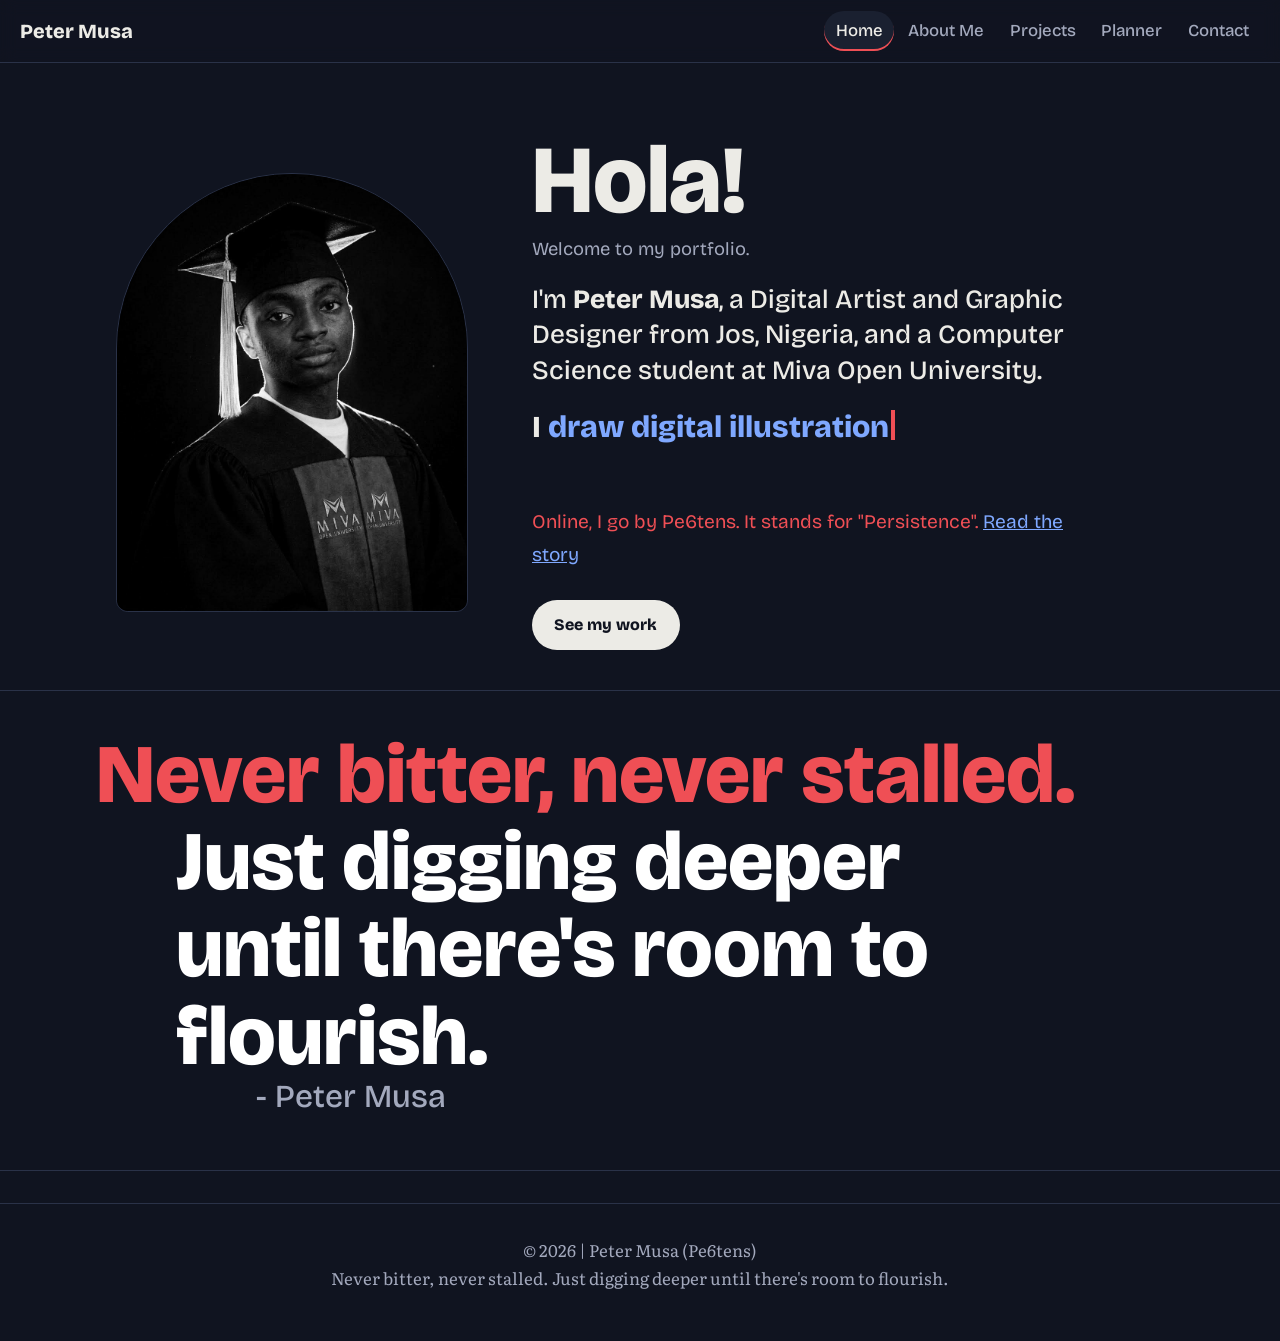
==== index.html @ fcaeced5 "Add portfolio website" ====
<!DOCTYPE html>
<html lang="en">
<head>
  <meta charset="UTF-8">
  <meta name="viewport" content="width=device-width, initial-scale=1">
  <title>Peter Musa (Pe6tens) | Portfolio</title>
  <meta name="description" content="Peter Musa, also known as Pe6tens. Digital artist, graphic designer and Computer Science student at Miva Open University.">
  <link rel="preconnect" href="https://fonts.googleapis.com">
  <link rel="preconnect" href="https://fonts.gstatic.com" crossorigin>
  <link href="https://fonts.googleapis.com/css2?family=Bricolage+Grotesque:opsz,wght@12..96,500;12..96,800&family=Literata:ital,wght@0,400;0,600;1,400&display=swap" rel="stylesheet">
  <link rel="stylesheet" href="style.css">
</head>
<body>

<a class="skip" href="#main">Skip to content</a>

<header class="top">
  <a class="brand" href="index.html">Peter Musa</a>
  <nav aria-label="Main">
    <a href="index.html" aria-current="page">Home</a>
    <a href="about.html">About Me</a>
    <a href="projects.html">Projects</a>
    <a href="planner.html">Planner</a>
    <a href="contact.html">Contact</a>
  </nav>
</header>

<main id="main">

<!-- ===================== HOME ===================== -->
  <section class="home">
    <img class="portrait" src="images/portrait.jpg" alt="Peter Musa in his Miva Open University graduation gown and cap" width="600" height="750">
    <div class="intro">
      <h1>Hola!</h1>
      <p class="welcome">Welcome to my portfolio.</p>
      <p class="who">I'm <strong>Peter Musa</strong>, a Digital Artist and Graphic Designer from Jos, Nigeria, and a Computer Science student at Miva Open University.</p>
      <p class="doing">
        <span class="sr">I draw digital illustrations, paint smudge portraits, craft vector vexel art, design logos and cover art, teach children, and learn to code.</span>
        <span aria-hidden="true">I <span id="doing">draw, design, teach and learn to code</span><span class="caret"></span></span>
      </p>
      <p class="aka">Online, I go by Pe6tens. It stands for "Persistence". <a class="story-link" href="about.html#name-story">Read the story</a></p>
      <a class="btn" href="projects.html">See my work</a>
    </div>
  </section>

  <div class="motto" aria-label="Never bitter, never stalled. Just digging deeper until there's room to flourish.">
    <span class="m1">Never bitter, never stalled.</span>
    <span class="m2">Just digging deeper</span>
    <span class="m2">until there's room to flourish.</span>
    <span class="m3"> - Peter Musa</span>

</main>

<footer>
  <p>&copy; 2026 | Peter Musa (Pe6tens)</p>
  <p>Never bitter, never stalled. Just digging deeper until there's room to flourish.</p>
</footer>

<script src="script.js"></script>
</body>
</html>
---- style.css ----
/* Colours and fonts live here, change them once and the whole site follows */
:root {
  --bg: #101420;
  --surface: #1a2030;
  --line: #2a3248;
  --text: #ecebe6;
  --muted: #a3a9bd;
  --red: #ef4f55;      /* Miva red, used for the motto and active states */
  --blue: #7fa8ff;
  --display: "Bricolage Grotesque", "Segoe UI", system-ui, sans-serif;
  --body: "Literata", Georgia, serif;
  color-scheme: dark;
}

* { box-sizing: border-box; }
html { scroll-behavior: smooth; scroll-padding-top: 6rem; }
body {
  margin: 0; background: var(--bg); color: var(--text);
  font: 1.05rem/1.7 var(--body);
}
img { max-width: 100%; display: block; }
a { color: var(--blue); }
:focus-visible { outline: 3px solid var(--blue); outline-offset: 3px; }

h1, h2, h3, h4, .brand, nav a, .btn, .tabs button { font-family: var(--display); }
h1 { line-height: .95; margin: 0 0 .5rem; font-weight: 800; }
h2 { font-size: clamp(1.6rem, 4.5vw, 2.1rem); margin: 0 0 .6rem; line-height: 1.1; }
h3 { font-size: 1.15rem; margin: 1.6rem 0 .3rem; color: var(--blue); }
section { max-width: 68rem; margin: 0 auto; padding: 2.5rem 1.25rem; }
.lead { color: var(--muted); max-width: 40rem; margin: 0 0 1.5rem; }
.sr { position: absolute; width: 1px; height: 1px; overflow: hidden; clip: rect(0 0 0 0); white-space: nowrap; }
.skip { position: absolute; left: -999px; top: .5rem; background: var(--text); color: var(--bg); padding: .5rem 1rem; border-radius: 99px; z-index: 60; font-family: var(--display); font-weight: 800; }
.skip:focus { left: .5rem; }

/* Top bar */
.top {
  position: sticky; top: 0; z-index: 10; display: flex; flex-wrap: wrap; justify-content: space-between;
  align-items: center; gap: .3rem 1rem; padding: .7rem 1.25rem;
  background: rgba(16, 20, 32, .94); backdrop-filter: blur(8px); border-bottom: 1px solid var(--line);
}
.brand { font-weight: 800; font-size: 1.25rem; color: var(--text); text-decoration: none; }
nav { display: flex; flex-wrap: wrap; gap: .2rem; }
nav a { color: var(--muted); text-decoration: none; padding: .35rem .7rem; border-radius: 99px; font-weight: 500; }
nav a:hover, nav a:focus-visible { color: var(--text); background: var(--surface); }
nav a[aria-current="page"] { color: var(--text); background: var(--surface); box-shadow: inset 0 -2px 0 var(--red); }

/* Section titles */
.section-title { font-family: var(--display); font-size: clamp(1.6rem, 4.5vw, 2.1rem); line-height: 1.1; margin: 0 0 .6rem; color: var(--text); }
.mini-title { font-size: 1.15rem; margin: 1.6rem 0 .3rem; color: var(--blue); }
.page-head p { max-width: 42rem; }
.page-head.area-start { border-top: 1px solid var(--line); margin-top: 2rem; }

/* Inner page titles */
.page-head { padding-top: 3rem; padding-bottom: 1rem; }
.page-title { font-size: clamp(2.4rem, 9vw, 4.2rem); }

/* Home */
.home { display: grid; gap: 2.5rem; align-items: center; padding-top: 3rem; }
.portrait {
  width: min(100%, 22rem); height: auto; margin: 0 auto;
  border-radius: 12rem 12rem .8rem .8rem;      /* arch shape */
  border: 1px solid var(--line);
}
.home h1 { font-size: clamp(3rem, 11vw, 6rem); }
.welcome { color: var(--muted); font-family: var(--display); font-size: 1.15rem; margin: 0 0 1rem; }
.who { font-family: var(--display); font-weight: 500; font-size: clamp(1.2rem, 3.6vw, 1.65rem); line-height: 1.35; max-width: 34rem; margin: 0 0 1.2rem; }
.who strong { font-weight: 800; }
.intro p { max-width: 36rem; }
.aka { color: var(--red); font-family: var(--display); font-size: 1.2rem; margin: 1.2rem 0; }
.btn {
  display: inline-block; margin-top: .6rem; padding: .7rem 1.4rem; border: 0; border-radius: 99px;
  background: var(--text); color: var(--bg); font-weight: 800; font-size: 1rem; text-decoration: none; cursor: pointer;
}
.btn:hover { background: var(--blue); }
.btn:disabled { opacity: .45; cursor: not-allowed; }
.btn:disabled:hover { background: var(--text); }
.btn.small { padding: .3rem .9rem; font-size: .9rem; margin: 0 0 0 .6rem; }

/* The typing line */
.doing { font-family: var(--display); font-weight: 800; font-size: clamp(1.3rem, 4.2vw, 1.9rem); line-height: 1.25; min-height: 2.6em; margin: 0 0 1rem; }
.doing > span[aria-hidden] { color: var(--text); }
.doing #doing { color: var(--blue); }
.caret { display: inline-block; width: .12em; height: 1em; margin-left: .08em; vertical-align: -.12em; background: var(--red); animation: blink 1s steps(1) infinite; }
@keyframes blink { 50% { opacity: 0; } }

/* Motto: three lines that step down and right, like digging deeper */
.motto {
  font-family: var(--display); font-weight: 800; color: var(--red); line-height: 1.05;
  padding: 2.5rem 1.25rem 3.5rem; border-block: 1px solid var(--line); overflow: hidden;
}
.motto span { display: block; max-width: 68rem; margin: 0 auto; }
.m1 { font-size: clamp(2rem, 8.5vw, 5.2rem); }
.m2 { font-size: clamp(2rem, 8.5vw, 5.2rem); padding-left: clamp(1rem, 7vw, 5rem); color: #ffffff; }
.m3 { font-size: clamp(1.1rem, 3.6vw, 2rem); font-weight: 500; color: var(--muted); padding-left: clamp(2rem, 14vw, 10rem); margin-top: .6rem; }

/* Audio introduction */
audio { width: 100%; max-width: 28rem; display: block; margin-bottom: 1rem; }
.transcript { max-width: 40rem; color: var(--muted); }
.transcript summary { cursor: pointer; color: var(--blue); font-family: var(--display); font-weight: 500; }
.transcript p { margin: .6rem 0 0; }

/* Tables */
.table-wrap { overflow-x: auto; border: 1px solid var(--line); border-radius: .8rem; background: var(--surface); }
table { width: 100%; border-collapse: collapse; font-size: .97rem; line-height: 1.45; }
th, td { text-align: left; padding: .65rem .9rem; border-bottom: 1px solid var(--line); vertical-align: top; }
thead th { font-family: var(--display); color: var(--blue); background: var(--bg); white-space: nowrap; }
tbody th { font-family: var(--display); font-weight: 800; white-space: nowrap; }
tbody tr:last-child > * , tfoot > * { border-bottom: 0; }
tfoot th, tfoot td { font-family: var(--display); font-weight: 800; border-top: 1px solid var(--line); }
.timetable { min-width: 38rem; }
.timetable .time { white-space: nowrap; }
.timetable tbody th { border-right: 1px solid var(--line); }
.timetable tr.today > * { background: rgba(239, 79, 85, .13); }

/* About */
.loves { list-style: none; padding: 0; margin: .5rem 0 0; display: flex; flex-wrap: wrap; gap: .5rem; }
.loves li { background: var(--surface); border: 1px solid var(--line); padding: .3rem .9rem; border-radius: 99px; }
.cards { display: grid; gap: .8rem; grid-template-columns: repeat(auto-fit, minmax(14rem, 1fr)); margin-top: 1rem; }
.card { background: var(--surface); border: 1px solid var(--line); border-radius: .8rem; padding: 1.1rem 1.2rem; display: flex; flex-direction: column; align-items: flex-start; gap: .5rem; }
.card h4 { font-size: 1.2rem; margin: 0; color: var(--text); }
.card p { margin: 0; color: var(--muted); font-size: .95rem; line-height: 1.5; flex: 1; }
.chip { font-family: var(--display); font-weight: 800; font-size: .95rem; min-width: 2.6rem; height: 2.6rem; padding: 0 .5rem; display: grid; place-items: center; border-radius: .6rem; background: var(--bg); border: 1px solid var(--line); color: var(--blue); }
.tag { font-size: .8rem; font-family: var(--display); color: var(--blue); border: 1px solid var(--line); border-radius: 99px; padding: .1rem .7rem; }
.paths { list-style: none; padding: 0; margin: 1rem 0 0; display: grid; gap: .8rem; }
.paths li { background: var(--surface); border: 1px solid var(--line); border-left: 3px solid var(--red); border-radius: .6rem; padding: .9rem 1.2rem; }
.paths strong { display: block; font-family: var(--display); font-size: 1.15rem; }
.paths span { color: var(--muted); font-size: .95rem; line-height: 1.5; }
.name-story p { max-width: 42rem; }
.name-story .verse { font-family: var(--display); color: var(--red); }

/* Projects */
.project-list { display: grid; gap: 1rem; grid-template-columns: repeat(auto-fit, minmax(17rem, 1fr)); }
.project-card { background: var(--surface); border: 1px solid var(--line); border-radius: .8rem; overflow: hidden; display: flex; flex-direction: column; }
.project-card img, .shot-missing { width: 100%; height: 12rem; object-fit: cover; background: var(--bg); }
.project-card img.contain { object-fit: contain; background: #ffffff; padding: 1rem; }
.shot-missing { display: grid; place-items: center; color: var(--muted); font-family: var(--display); border-bottom: 1px dashed var(--line); }
.project-body { padding: 1.1rem 1.2rem 1.3rem; display: flex; flex-direction: column; gap: .5rem; flex: 1; }
.project-body h4 { margin: 0; font-size: 1.3rem; color: var(--text); }
.project-body p { margin: 0; color: var(--muted); font-size: .97rem; line-height: 1.5; }
.project-body .tech { color: var(--text); }
.project-foot { display: flex; flex-wrap: wrap; align-items: center; gap: .6rem 1rem; margin-top: auto; padding-top: .6rem; }
.tabs { display: flex; flex-wrap: wrap; gap: .5rem; margin-bottom: 1.5rem; }
.tabs button {
  background: transparent; color: var(--muted); border: 1px solid var(--line);
  padding: .5rem 1.1rem; border-radius: 99px; font-size: 1rem; cursor: pointer;
}
.tabs button[aria-selected="true"] { background: var(--text); color: var(--bg); border-color: var(--text); }
.gallery { columns: 2 12rem; column-gap: .8rem; }
.gallery button {
  display: block; width: 100%; margin: 0 0 .8rem; padding: 0; border: 1px solid var(--line);
  border-radius: .6rem; overflow: hidden; background: var(--surface); cursor: zoom-in; break-inside: avoid;
}
.gallery img { width: 100%; height: auto; transition: transform .25s; }
.gallery button:hover img { transform: scale(1.03); }

/* Planner: task manager */
.task-form { display: grid; gap: .9rem; max-width: 40rem; }
.task-row { display: grid; grid-template-columns: minmax(0, 1fr); gap: .9rem; }
.task-form .btn { justify-self: start; margin-top: 0; }
.err { color: #ff9a9e; font-size: .92rem; min-height: 1.3em; margin: 0; }
input[aria-invalid="true"], textarea[aria-invalid="true"] { border-color: var(--red); }
select { width: 100%; min-width: 0; text-overflow: ellipsis; background: var(--surface); color: var(--text); border: 1px solid var(--line); border-radius: .5rem; padding: .7rem .9rem; font: inherit; }
.filters { display: flex; flex-wrap: wrap; align-items: center; gap: .5rem; margin: 1.6rem 0 .8rem; }
.filters button { background: transparent; color: var(--muted); border: 1px solid var(--line); padding: .35rem 1rem; border-radius: 99px; font: 500 1rem var(--display); cursor: pointer; }
.filters button[aria-pressed="true"] { background: var(--text); color: var(--bg); border-color: var(--text); }
.filters .count { margin: 0 0 0 auto; color: var(--muted); font-family: var(--display); }
.tasks { list-style: none; padding: 0; margin: 0; display: grid; gap: .5rem; max-width: 40rem; }
.task { display: flex; align-items: flex-start; gap: .8rem; background: var(--surface); border: 1px solid var(--line); border-radius: .6rem; padding: .7rem 1rem; }
.task input[type="checkbox"] { width: 1.3rem; height: 1.3rem; margin-top: .25rem; accent-color: var(--red); flex: none; }
.task-text { flex: 1; color: var(--text); display: block; cursor: pointer; }
.task-text small { display: block; color: var(--muted); font-family: var(--display); }
.task.done .task-text span { text-decoration: line-through; color: var(--muted); }
.del { background: none; border: 1px solid var(--line); color: var(--muted); border-radius: 99px; padding: .2rem .8rem; font: 500 .9rem var(--display); cursor: pointer; }
.del:hover { color: var(--text); border-color: var(--red); }
.empty { color: var(--muted); margin: 0; }
#clearDone { margin-top: 1rem; }

/* Contact */
.mail { font-family: var(--display); font-size: clamp(1.2rem, 5vw, 2rem); margin: 0 0 1.5rem; word-break: break-all; }
form { display: grid; grid-template-columns: minmax(0, 1fr); gap: 1rem; max-width: 32rem; }
label { display: grid; gap: .3rem; color: var(--muted); min-width: 0; }
input, textarea {
  background: var(--surface); color: var(--text); border: 1px solid var(--line);
  border-radius: .5rem; padding: .7rem .9rem; font: inherit; width: 100%;
}
input[type="checkbox"] { width: auto; }
.hint { color: var(--muted); font-size: .9rem; margin: 0; }
.form-status { margin: 0; padding: 0; min-height: 1.5em; font-family: var(--display); }
.form-status.good { color: #7fe0a4; }
.form-status.bad { color: #ff9a9e; }
.links { margin-top: 2rem; }
footer { text-align: center; color: var(--muted); padding: 2rem 1rem 3rem; border-top: 1px solid var(--line); margin-top: 2rem; }
footer p { margin: 0; }

/* Lightbox */
.lightbox {
  position: fixed; inset: 0; z-index: 50; background: rgba(8, 10, 18, .96);
  display: grid; grid-template-columns: auto 1fr auto; align-items: center; gap: .5rem; padding: 3.5rem .5rem 1rem;
}
.lightbox[hidden] { display: none; }
.lightbox figure { margin: 0; text-align: center; min-width: 0; }
.lightbox img { max-height: 78vh; width: auto; margin: 0 auto; border-radius: .5rem; }
.lightbox figcaption { margin-top: .8rem; font-family: var(--display); }
.lb-close { position: absolute; top: .8rem; right: 1rem; background: none; border: 1px solid var(--line); color: var(--text); padding: .4rem 1rem; border-radius: 99px; cursor: pointer; font: inherit; }
.lb-nav { background: none; border: 0; color: var(--text); font-size: 3rem; line-height: 1; cursor: pointer; padding: 0 .5rem; }

@media (min-width: 40rem) {
  .task-row { grid-template-columns: minmax(0, 1fr) 12rem; }
}
@media (min-width: 52rem) {
  .home { grid-template-columns: 22rem 1fr; gap: 4rem; padding-top: 4.5rem; }
  .gallery { columns: 3 14rem; }
}
@media (max-width: 34rem) {
  .brand { font-size: 1.05rem; }
  nav a { padding: .3rem .55rem; font-size: .95rem; }
  .filters .count { margin-left: 0; width: 100%; }
}
@media (prefers-reduced-motion: reduce) {
  html { scroll-behavior: auto; }
  * { transition: none !important; animation: none !important; }
}
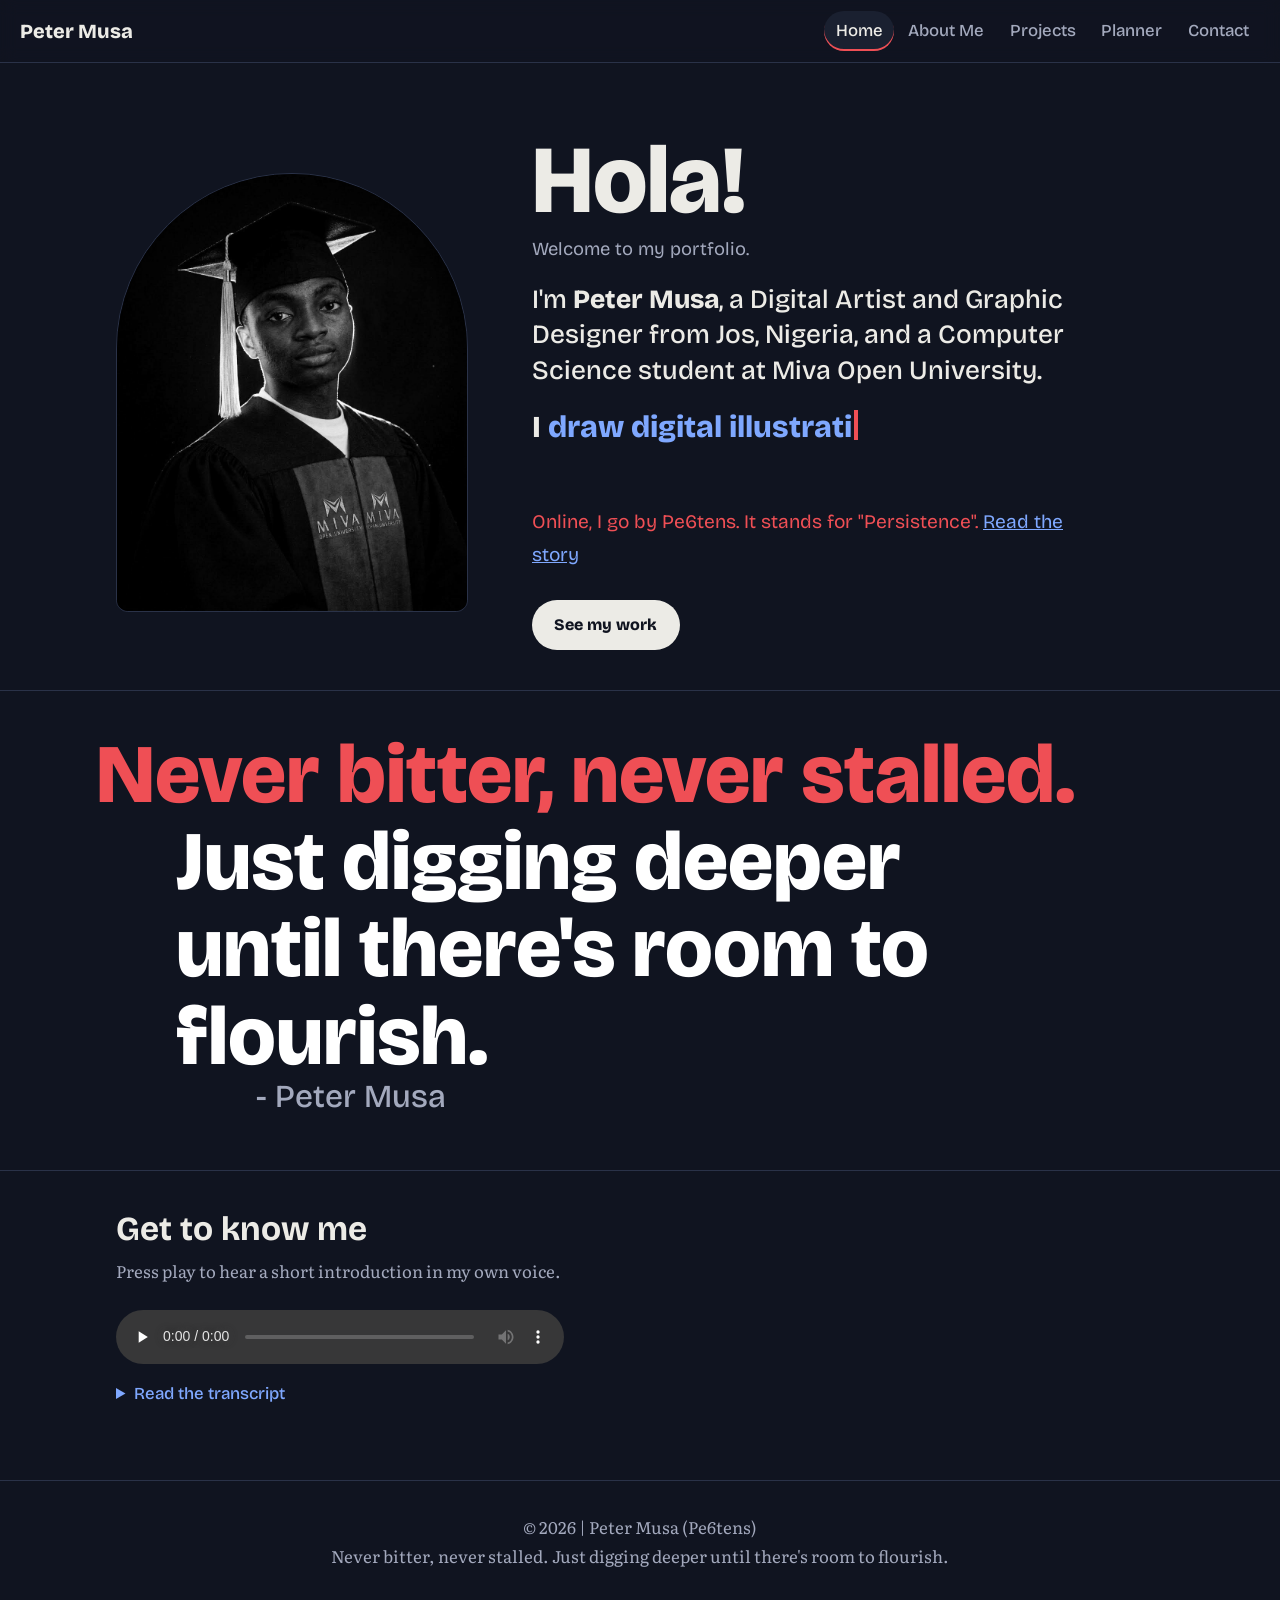
==== commit e3ff48be: "Update index.html" ====
--- a/index.html
+++ b/index.html
@@ -48,6 +48,20 @@
     <span class="m2">Just digging deeper</span>
     <span class="m2">until there's room to flourish.</span>
     <span class="m3"> - Peter Musa</span>
+  </div>
+
+  <section class="listen" aria-labelledby="listen-title">
+    <h2 class="section-title" id="listen-title">Get to know me</h2>
+    <p class="lead">Press play to hear a short introduction in my own voice.</p>
+    <audio controls preload="none">
+      <source src="audio/introduction.mp3" type="audio/mpeg">
+      Your browser does not support audio playback. You can read the transcript below instead.
+    </audio>
+    <details class="transcript">
+      <summary>Read the transcript</summary>
+      <p>Hola! My name is Peter Musa, but online I go by Pe6tens, short for Persistence. I'm a digital artist and graphic designer from Jos, Nigeria, and I'm studying Computer Science at Miva Open University. I make illustrations, smudge portraits, vector vexel art, logos, cover art, animation and flyers. I've loved tech and creativity from a tender age, and I grew up playing video games and exploring tech with a curious mind. Now I'm learning to code, so I can build the things I used to only draw. Thanks for stopping by. Never bitter, never stalled, just digging deeper until there's room to flourish.</p>
+    </details>
+  </section>
 
 </main>
 
